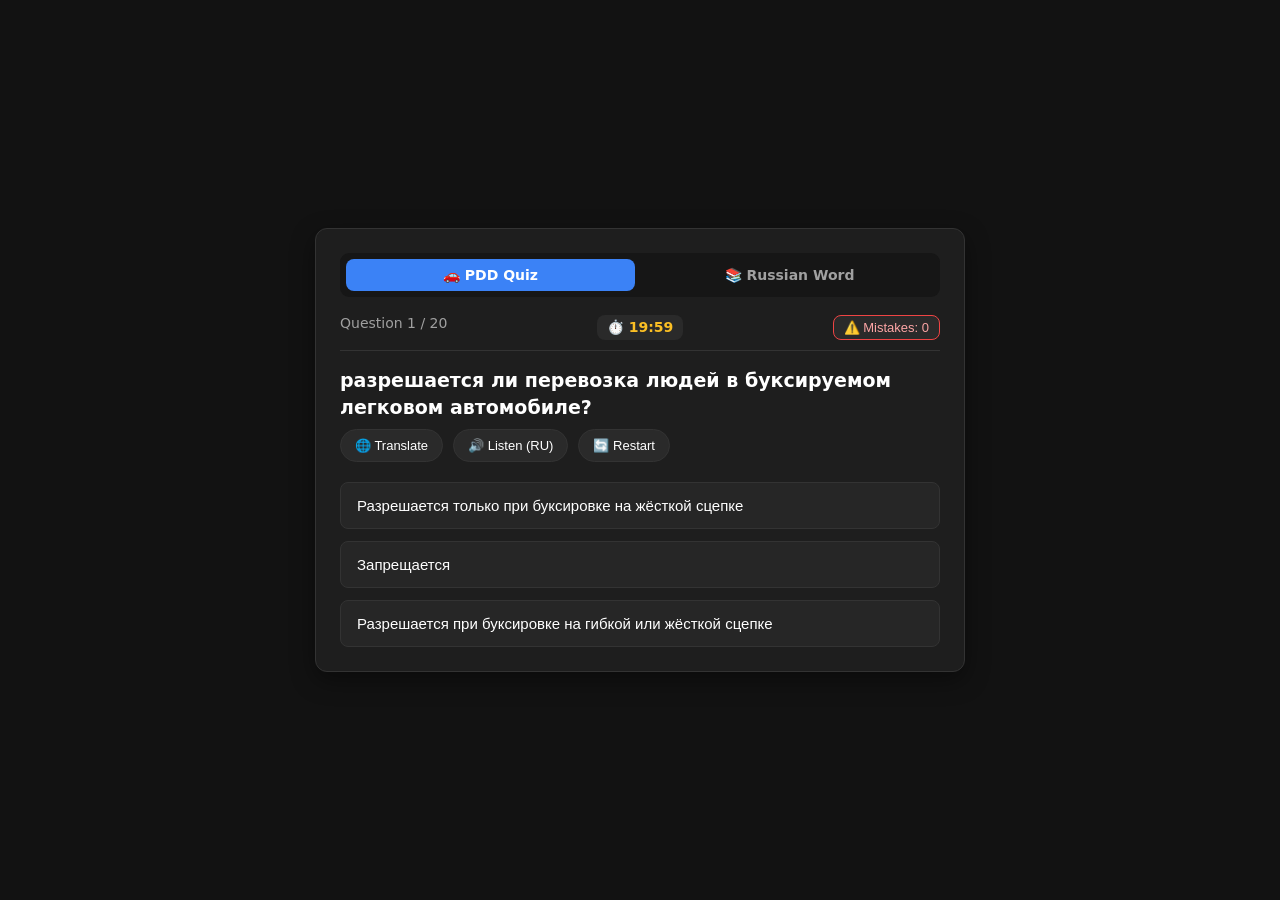
==== index.html @ d834f95f "Add files via upload" ====
<!DOCTYPE html>
<html lang="en">
<head>
    <meta charset="UTF-8">
    <meta name="viewport" content="width=device-width, initial-scale=1.0">
    <title>PDD Russia Practice</title>
    <!--  Link to CSS file (we will create this in the next step)-->
    <link rel="stylesheet" href="style.css">
</head>
<body>

    <div class="container">
        <div class="navbar">
            <a href="index.html" class="nav-link active">🚗 PDD Quiz</a>
            <a href="vocab.html" class="nav-link">📚 Russian Word</a>
        </div>

        <div class="header">
            <span id="progress">Question 1 / 20</span>
            <span id="timer" class="timer-badge">⏱️ 20:00</span>
            <button id="filter-mistakes-btn" class="filter-btn">⚠️ Mistakes: 0</button>
        </div>

        <img id="q-img" class="question-img" src="moxamed.jpg" alt="Traffic Question">

        <div id="q-ru" class="ru-text"></div>
        <div id="q-en" class="en-text"></div>

        <div class="controls">
            <button id="translate-btn" class="tool-btn">🌐 Translate</button>
            <button id="speak-btn" class="tool-btn">🔊 Listen (RU)</button>
            <button id="restart-btn" class="tool-btn">🔄 Restart</button>
        </div>

        <div id="options-container" class="options"></div>

        <div id="note-box" class="note-box"></div>

        <button id="next-btn" class="next-btn">Next Question ➡️</button>
    </div>
    <script src="app.js"></script>
</body>
</html>
---- style.css ----
:root {
    --bg-color: #121212;
    --card-bg: #1e1e1e;
    --text-main: #ffffff;
    --text-muted: #a0a0a0;
    --accent-blue: #3b82f6;
    --correct-green: #22c55e;
    --wrong-red: #ef4444;
    --border-color: #333333;
}

body {
    font-family: system-ui, -apple-system, sans-serif;
    background-color: var(--bg-color);
    color: var(--text-main);
    display: flex;
    justify-content: center;
    align-items: center;
    min-height: 100vh;
    margin: 0;
    padding: 15px;
    box-sizing: border-box;
}

.container {
    max-width: 600px;
    width: 100%;
    background: var(--card-bg);
    padding: 24px;
    border-radius: 12px;
    box-shadow: 0 8px 24px rgba(0, 0, 0, 0.4);
    border: 1px solid var(--border-color);
}

.header {
    display: flex;
    justify-content: space-between;
    font-size: 14px;
    color: var(--text-muted);
    margin-bottom: 16px;
    padding-bottom: 10px;
    border-bottom: 1px solid var(--border-color);
}

.question-img {
    width: 100%;
    max-height: 260px;
    object-fit: cover;
    border-radius: 8px;
    margin: 18px;
    background-color: #2a2a2a;
}

.ru-text {
    font-size: 19px;
    font-weight: 600;
    line-height: 1.4;
    margin-bottom: 8px;
}
.en-text {
    font-size: 15px;
    color: #93c5fd;
    margin-bottom: 16px;
    display: none;
}

.controls {
    display: flex;
    gap: 10px;
    margin-bottom: 20px;
}

.tool-btn {
    background-color: #2a2a2a;
    color: var(--text-main);
    border: 1px solid var(--border-color);
    padding: 8px 14px;
    border-radius: 19px;
    cursor: pointer;
    font-size: 13px;
    transition: backgroud 0.2s;
}
.tool-btn:hover {
    background-color: #383838;
}

.options {
    display: flex;
    flex-direction: column;
    gap: 12px;
}
.option-btn {
    background-color: #262626;
    color: var(--text-main);
    border: 1px solid var(--border-color);
    padding: 14px 16px;
    border-radius: 8px;
    text-align: left;
    font-size: 15px;
    cursor: pointer;
    transition: all 0.2s;
}
.option-btn:hover:not(:disabled) {
    background-color: #323232;
    border-color: #555;
}
.option-btn.correct {
    background-color: rgba(34, 197, 94, 0.2);
    border-color: var(--correct-green);
    color: #86efac;
}
.option-btn.wrong {
    background-color: rgba(239, 68, 68, 0.2);
    border-color: var(--wrong-red);
    color: fca5a5;
}
.option-en {
    display: none;
    font-size: 13px;
    color: #93c5fd;
    margin-top: 6px;
}
.note-box {
margin-top: 18px;
padding: 14px;
background-color: rgba(59, 130, 246. 0.15);
border-left: 4px solid var(--accent-blue);
border-radius: 12px;
font-size: 14px;
line-height: 1.5;
display: none;
}
.next-btn {
margin-top: 20px;
width: 100%;
padding: 14px;
background-color: var(--accent-blue);
color: white;
border: none;
border-radius: 10px;
font-size: 16px;
font-weight: 600;
cursor: pointer;
display: none;
transition: background-color 0.2s;
}

.next-btn:hover {
background-color: #2563eb;
}

/*   Mistakes Filter Button in header*/
.filter-btn {
    background-color: #2a2a2a;
    color: #fca5a5;
    border: 1px solid var(--wrong-red);
    padding: 4px 10px;
    border-radius: 8px;
    font-size: 13px;
    cursor: pointer;
    transition: all 0.2s;
}
.filter-btn.active {
    background-color: var(--wrong-red);
    color: white;
    font-weight: bold;
}

/*   Navigation Bar  */
.navbar {
    display: flex;
    gap: 10px;
    margin-bottom: 18px;
    background-color: #161616;
    padding: 6px;
    border-radius: 9px;
}
.nav-link {
    flex: 1;
    text-align: center;
    padding: 8px;
    color: var(--text-muted);
    text-decoration: none;
    border-radius: 8px;
    font-size: 14px;
    font-weight: 600;
    transition: 0.2s;
}
.nav-link.active {
    background-color: var(--accent-blue);
    color: white;
}

/*   Timer Badge  */
.timer-badge {
    background-color: #2a2a2a;
    color: #fbbf24;
    padding: 4px 10px;
    border-radius: 8px;
    font-weight: bold;
    font-variant-numeric: tabular-nums;
}
.timer-badge.danger {
    background-color: var(--wrong-red);
    color: white;
}

/*  Voice Settings Box */
.voice-settings {
    display: flex;
    flex-direction: column;
    gap: 8px;
    background-color: #161616;
    padding: 12px;
    border-radius: 12px;
    margin-bottom: 15px;
    font-size: 13px;
    color: var(--text-muted);
}
.voice-select, .form-input {
    width: 100%;
    padding: 10px;
    margin-top: 4px;
    background-color: #262626;
    color: white;
    border: 1px solid var(--border-color);
    border-radius: 9px;
    box-sizing: border-box;
    font-size: 14px;
}

/*  Add New Vocab Form */
.vocab-form {
    display: flex;
    flex-direction: column;
    gap: 10px;
    background-color: #161616;
    padding: 15px;
    border-radius: 8px;
    margin-bottom: 18px;
    border: 1px solid var(--accent-blue);
}

.file-label {
    font-size: 13px;
    color: #93c5fd;
    display: flex;
    flex-direction: column;
    gap: 5px;
}

.save-btn {
    background-color: var(--correct-green);
    color: #052e16;
    font-weight: bold;
    padding: 12ppx;
    border: none;
    border-radius: 9px;
    cursor: pointer;
    font-size: 15px;
}

/*  Vocabulary Cards  */
.vocab-list {
    display: flex;
    flex-direction: column;
    gap: 14px;
}
.vocab-card {
    background-color: #252525;
    border: 1px solid var(--border-color);
    border-radius: 10px;
    padding: 15px;
    position: relative;
}
.vocab-card img {
    width: 100%;
    max-height: 180px;
    object-fit: cover;
    border-radius: 9px;
    margin-bottom: 10px;
}

.vocab-ru {
    font-size: 18px;
    font-weight: bold;
    margin-bottom: 4px;
}
.vocab-en {
    font-size: 15px;
    color: #93c5fd;
    margin-bottom: 4px;
}
.vocab-ar {
    font-size: 15px;
    color: #86efac;
    direction: rtl;
    text-align: right;
    margin-bottom: 12px;
}
.card-actions {
    display: flex;
    gap: 8px;
    flex-wrap: wrap;
}
.delete-btn {
    background-color: rgba(239, 68, 68, 0.2);
    color: #fca5a5;
    border: 1px solid var(--wrong-red);
    padding: 6px 10px;
    border-radius: 9px;
    cursor: pointer;
    margin-left: auto;
    font-size: 12px;
}
.active-filter {
    background-color: var(--accent-blue);
    border-color: var(--accent-blue);
}
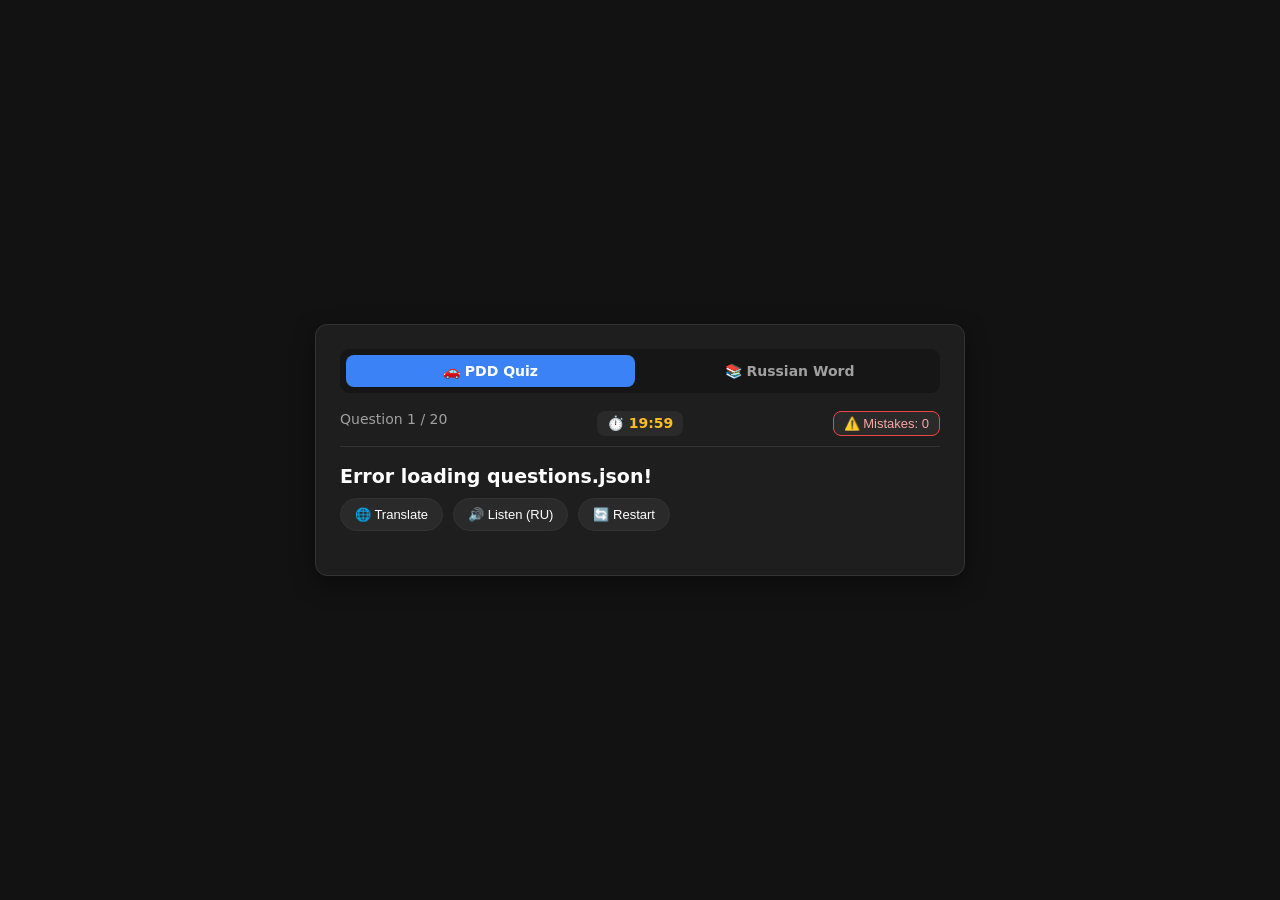
==== commit 2e53b4bb: "Add files via upload" ====
--- a/index.html
+++ b/index.html
@@ -21,7 +21,6 @@
             <button id="filter-mistakes-btn" class="filter-btn">⚠️ Mistakes: 0</button>
         </div>
 
-        <img id="q-img" class="question-img" src="moxamed.jpg" alt="Traffic Question">
 
         <div id="q-ru" class="ru-text"></div>
         <div id="q-en" class="en-text"></div>
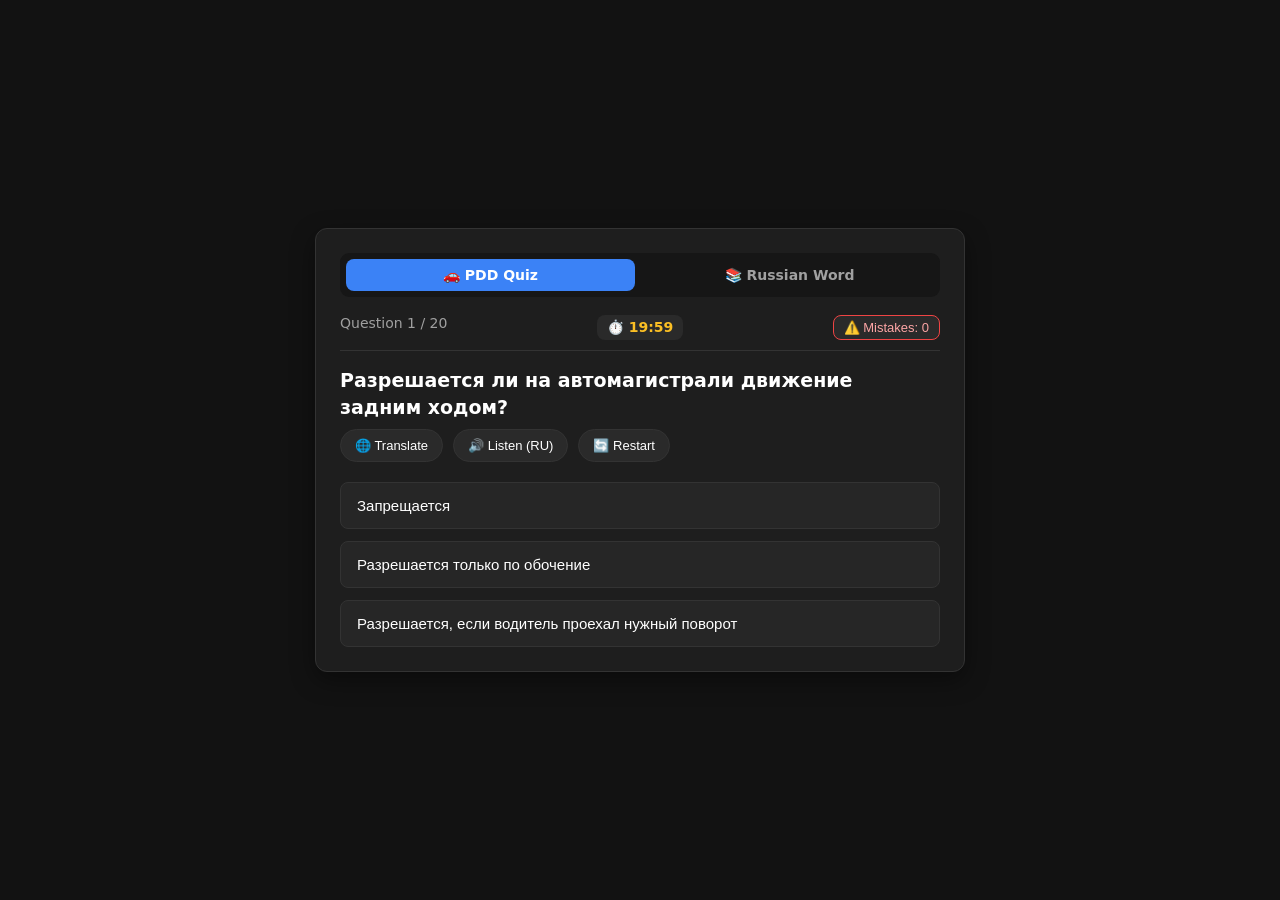
==== commit 531d3e64: "Add files via upload" ====
--- a/index.html
+++ b/index.html
@@ -21,6 +21,7 @@
             <button id="filter-mistakes-btn" class="filter-btn">⚠️ Mistakes: 0</button>
         </div>
 
+        <img id="q-img" class="question-img" src="aa.jpg" alt="Traffic Question">
 
         <div id="q-ru" class="ru-text"></div>
         <div id="q-en" class="en-text"></div>
